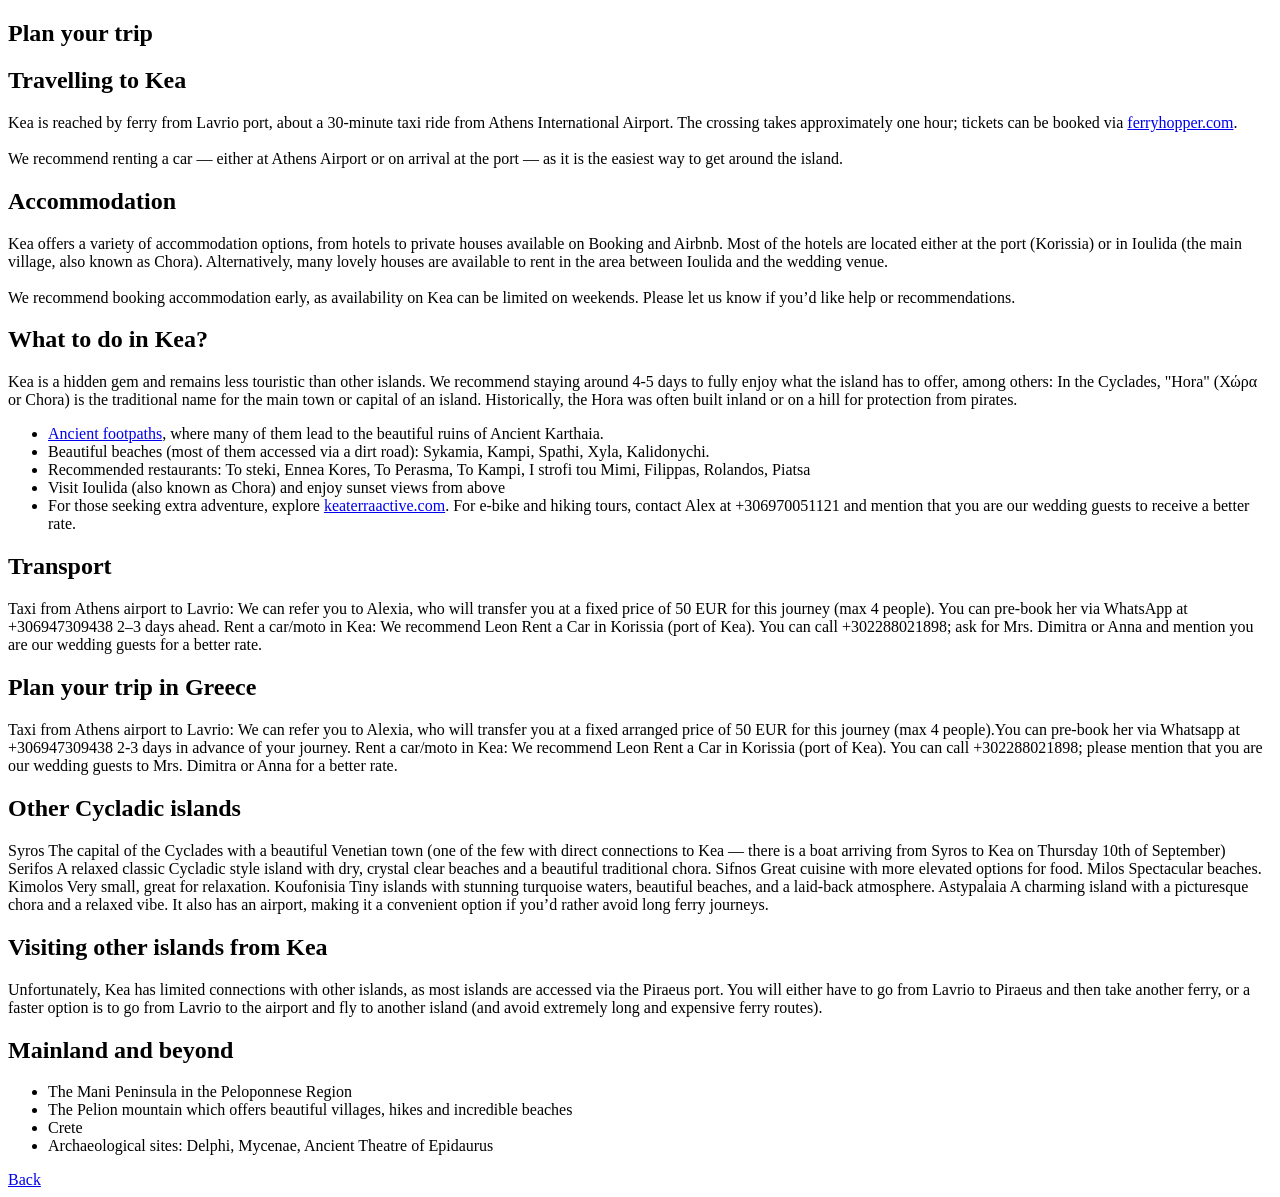
==== practical.html @ 4c0ff660 "add practical" ====
<!DOCTYPE html>
<html lang="en">
<head>
    <meta charset="UTF-8">
    <meta name="viewport" content="width=device-width, initial-scale=1.0">
    <title>Help to plan your trip</title>

    <link rel="stylesheet" href="styles/style.css">
</head>
<body>

    <main class="container">
        <section class="hero">

            <h1>Plan your trip</h1>

            <div class="info-section">
                <h2>Travelling to Kea</h2>
                <p>
                    Kea is reached by ferry from Lavrio port, about a 30-minute taxi ride from Athens International Airport. The crossing takes approximately one hour; tickets can be booked via <a href="https://www.ferryhopper.com/">ferryhopper.com</a>.
                    <br>
                    <br>
                    We recommend renting a car — either at Athens Airport or on arrival at the port — as it is the easiest way to get around the island.
                </p>
            </div>

            <div class="info-section">
                <h2>Accommodation</h2>
                <p>
                    Kea offers a variety of accommodation options, from hotels to private houses available on Booking and Airbnb. Most of the hotels are located either at the port (Korissia) or in Ioulida (the main village, also known as Chora). Alternatively, many lovely houses are available to rent in the area between Ioulida and the wedding venue.
                    <br>
                    <br>
                    We recommend booking accommodation early, as availability on Kea can be limited on weekends. Please let us know if you’d like help or recommendations.
                </p>
            </div>

            <div class="info-section">
                <h2>What to do in Kea?</h2>
                <p>
                    Kea is a hidden gem and remains less touristic than other islands. We recommend staying around 4-5 days to fully enjoy what the island has to offer, among others: 

                    In the Cyclades, "Hora" (Χώρα or Chora) is the traditional name for the main town or capital of an island. Historically, the Hora was often built inland or on a hill for protection from pirates.
                    
                </p>
                <ul>
                        <li><a href="https://destinationkea.com/en/adventure-tourism/pathways/">Ancient footpaths</a>, where many of them lead to the beautiful ruins of Ancient Karthaia.</li>
                        <li>Beautiful beaches (most of them accessed via a dirt road): Sykamia, Kampi, Spathi, Xyla, Kalidonychi.</li>
                        <li>Recommended restaurants: To steki, Ennea Kores, To Perasma, To Kampi, I strofi tou Mimi, Filippas, Rolandos, Piatsa</li>
                        <li>Visit Ioulida (also known as Chora) and enjoy sunset views from above</li>
                        <li>For those seeking extra adventure, explore <a href="https://keaterraactive.com/">keaterraactive.com</a>. For e-bike and hiking tours, contact Alex at +306970051121 and mention that you are our wedding guests to receive a better rate.</li>
                    </ul>
            </div>

            <div class="info-section">
                <h2>Transport</h2>
                <p>
                    Taxi from Athens airport to Lavrio: We can refer you to Alexia, who will transfer you at a fixed price of 50 EUR for this journey (max 4 people). You can pre-book her via WhatsApp at +306947309438 2–3 days ahead. Rent a car/moto in Kea: We recommend Leon Rent a Car in Korissia (port of Kea). You can call +302288021898; ask for Mrs. Dimitra or Anna and mention you are our wedding guests for a better rate.
                </p>
            </div>


            <div class="info-section">
                <h2>Plan your trip in Greece</h2>
                <p>
                    Taxi from Athens airport to Lavrio: We can refer you to Alexia, who will transfer you at a fixed arranged price of 50 EUR for this journey (max 4 people).You can pre-book her via Whatsapp at +306947309438 2-3 days in advance of your journey. Rent a car/moto in Kea: We recommend Leon Rent a Car in Korissia (port of Kea). You can call +302288021898; please mention that you are our wedding guests to Mrs. Dimitra or Anna for a better rate.
                </p>
            </div>

            <div class="info-section">
                <h2>Other Cycladic islands</h2>
                <div class="island-grid">
                    <span class="island-name">Syros</span>
                    <span>The capital of the Cyclades with a beautiful Venetian town (one of the few with direct connections to Kea — there is a boat arriving from Syros to Kea on Thursday 10th of September)</span>
                    <span class="island-name">Serifos</span>
                    <span>A relaxed classic Cycladic style island with dry, crystal clear beaches and a beautiful traditional chora.</span>
                    <span class="island-name">Sifnos</span>
                    <span>Great cuisine with more elevated options for food.</span>
                    <span class="island-name">Milos</span>
                    <span>Spectacular beaches.</span>
                    <span class="island-name">Kimolos</span>
                    <span>Very small, great for relaxation.</span>
                    <span class="island-name">Koufonisia</span>
                    <span>Tiny islands with stunning turquoise waters, beautiful beaches, and a laid-back atmosphere.</span>
                    <span class="island-name">Astypalaia</span>
                    <span>A charming island with a picturesque chora and a relaxed vibe. It also has an airport, making it a convenient option if you’d rather avoid long ferry journeys.</span>
                </div>
            </div>

            <div class="info-section">
                <h2>Visiting other islands from Kea</h2>
                <p>
                    Unfortunately, Kea has limited connections with other islands, as most islands are accessed via the Piraeus port. You will either have to go from Lavrio to Piraeus and then take another ferry, or a faster option is to go from Lavrio to the airport and fly to another island (and avoid extremely long and expensive ferry routes).
                </p>
            </div>

            <div class="info-section">
                <h2>Mainland and beyond</h2>
                <ul>
                        <li>The Mani Peninsula in the Peloponnese Region</li>
                        <li>The Pelion mountain which offers beautiful villages, hikes and incredible beaches</li>
                        <li>Crete</li>
                        <li>Archaeological sites: Delphi, Mycenae, Ancient Theatre of Epidaurus</li>
                    </ul>
            </div>

            <div class="button-container">
              <a href="index.html" class="button">
                    Back
                </a>
            </div>

        </section>

    </main>
    <div class="page-overlay"></div>
</body>
</html>
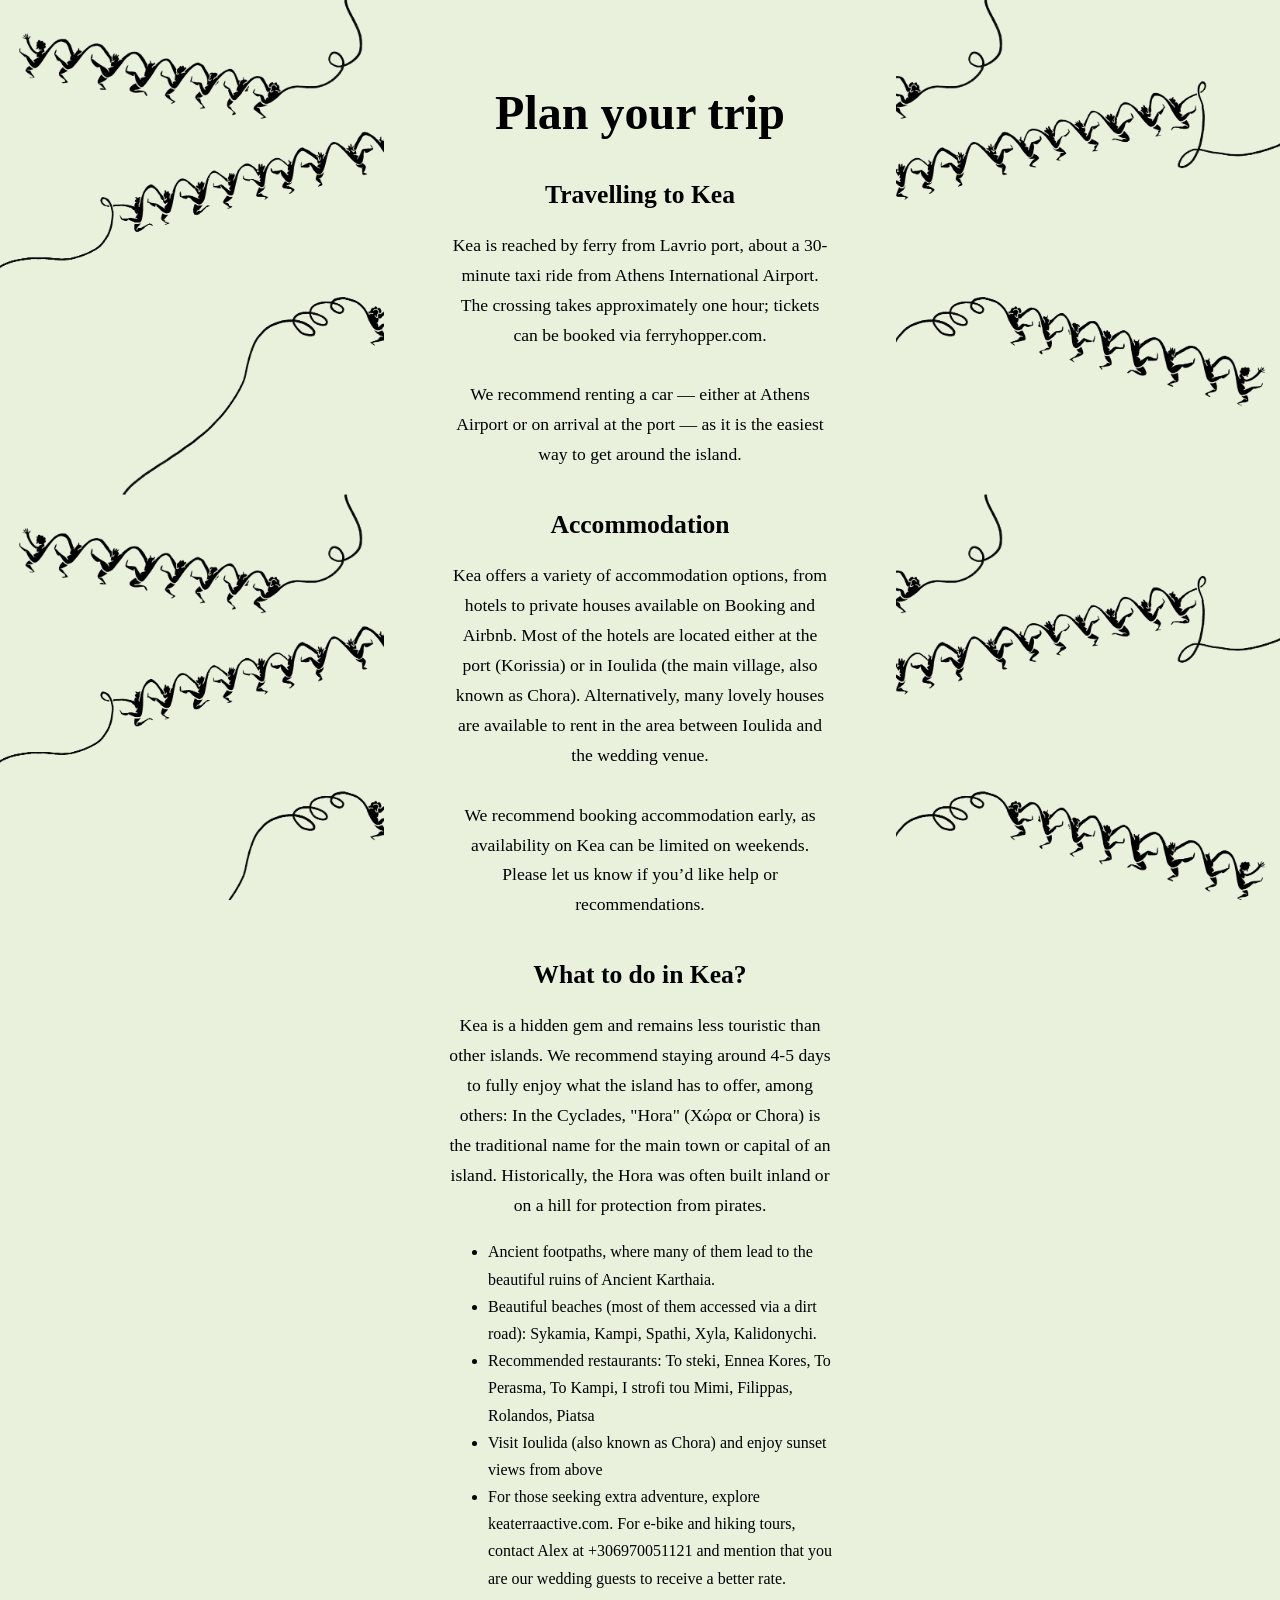
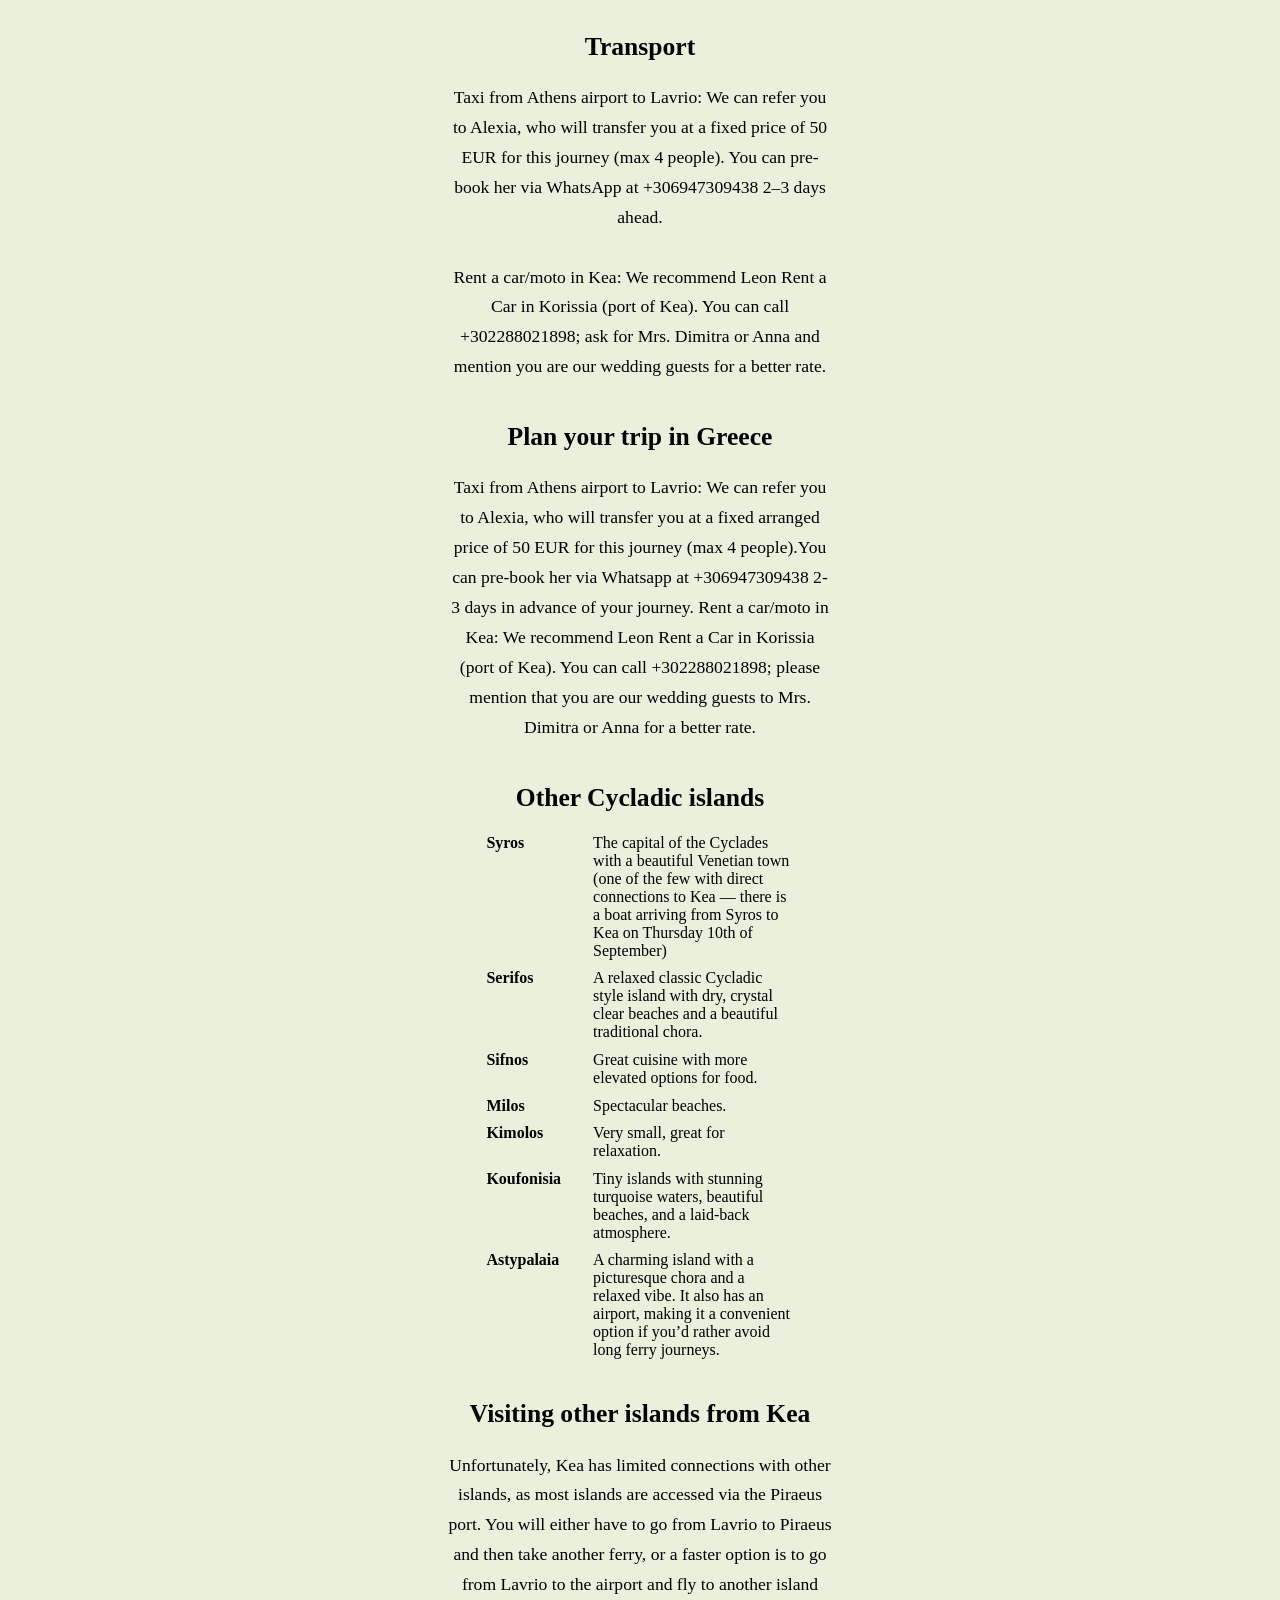
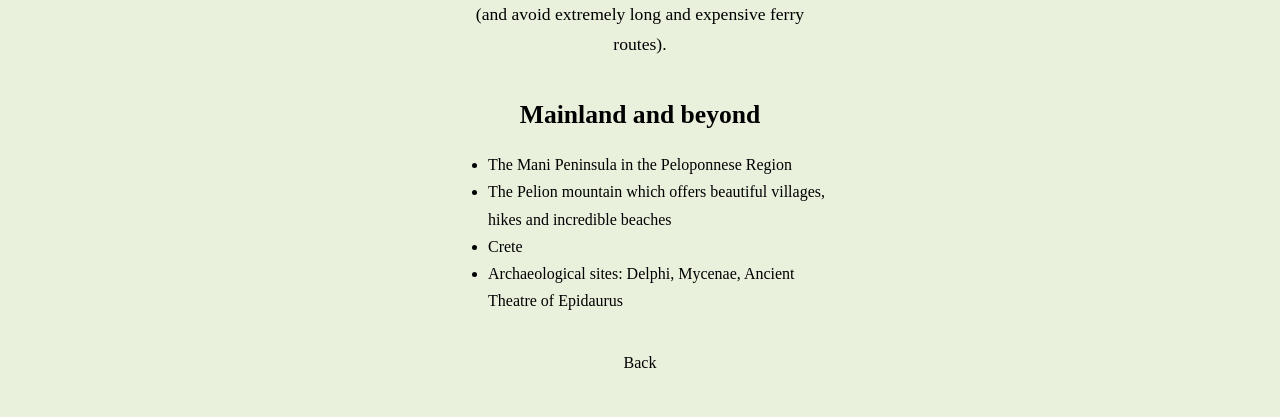
==== commit 3dfcd0d8: "commit two spaces for tutorial." ====
--- a/practical.html
+++ b/practical.html
@@ -54,7 +54,9 @@
             <div class="info-section">
                 <h2>Transport</h2>
                 <p>
-                    Taxi from Athens airport to Lavrio: We can refer you to Alexia, who will transfer you at a fixed price of 50 EUR for this journey (max 4 people). You can pre-book her via WhatsApp at +306947309438 2–3 days ahead. Rent a car/moto in Kea: We recommend Leon Rent a Car in Korissia (port of Kea). You can call +302288021898; ask for Mrs. Dimitra or Anna and mention you are our wedding guests for a better rate.
+                    Taxi from Athens airport to Lavrio: We can refer you to Alexia, who will transfer you at a fixed price of 50 EUR for this journey (max 4 people). You can pre-book her via WhatsApp at +306947309438 2–3 days ahead.
+                    <br><br> 
+                    Rent a car/moto in Kea: We recommend Leon Rent a Car in Korissia (port of Kea). You can call +302288021898; ask for Mrs. Dimitra or Anna and mention you are our wedding guests for a better rate.
                 </p>
             </div>
 
@@ -114,4 +116,4 @@
     </main>
     <div class="page-overlay"></div>
 </body>
-</html>+</html>
--- a/styles/style.css
+++ b/styles/style.css
@@ -0,0 +1,218 @@
+:root {
+    --main-color:#06c;
+    --background-color:rgb(233, 241, 221);
+}
+
+body {
+    background: var(--background-color);
+    font-family: "Georgia", "Times New Roman", Times, serif;
+    margin: 0;
+}
+
+a {
+    color: black;
+    text-decoration: none;
+}
+
+a:hover {
+    text-decoration: underline;
+    text-decoration-style: wavy;
+}
+
+
+.container {
+    display: grid;
+    grid-template-columns: 30% 40% 30%;
+    min-height: 100vh;
+    width: 100%;
+    text-align: center;
+}
+
+.mobile-header {
+    display: none;
+}
+
+.header-image {
+    width: 70%;
+    height: auto;
+    display: block;
+    margin: 0 auto 2rem auto;
+}
+
+.footer-image {
+    width: 30%;
+    height: auto;
+    display: block;
+    margin: 0 auto 2rem auto;
+}
+
+.hero {
+    grid-column: 2;
+    background-color: var(--background-color);
+    padding: 5vh 5vw;
+}
+
+.hero h1 {
+    font-size: 3rem;
+}
+
+p {
+  font-size: 1.1rem;
+}
+
+.hero p,
+.info-section p {
+    text-align: center;
+    line-height: 1.7;
+}
+
+.info-section {
+    margin-bottom: 2.5rem;
+}
+
+.info-section ul {
+    display: inline-block;
+    text-align: left;
+    line-height: 1.7;
+    margin: 0 auto;
+}
+
+.island-grid {
+    display: grid;
+    grid-template-columns: auto 1fr;
+    gap: 0.6rem 2rem;
+    text-align: left;
+    width: 80%;
+    margin: 0 auto;
+}
+
+.island-name {
+    font-weight: bold;
+    white-space: nowrap;
+}
+
+
+.popup-button {
+    position: fixed;
+    bottom: 30px;
+    left: 50%;
+    transform: translateX(-50%) scale(0.8);
+    opacity: 0;
+    pointer-events: none;
+
+    transition: 0.3s ease;
+
+    display: inline-block;
+    padding: 14px 32px;
+    border-radius: 0; /* keeps it sharp */
+
+    border: 2px solid;
+    background: transparent;
+    text-decoration: none;
+    letter-spacing: 0.1em;
+    text-transform: uppercase;
+
+}
+
+/* when visible */
+.popup-button.show {
+    opacity: 1;
+    transform: translateX(-50%) scale(1);
+    pointer-events: auto;
+}
+
+.title-row {
+    display: block;
+    gap: 1rem;
+    width: 100%;
+    margin-top: 3rem;
+    margin-bottom: 1rem;
+}
+
+.hero h2 {
+    font-size: 1.6rem;
+}
+
+.hero h3 {
+    font-size: 1.5rem;
+    margin-top: 2rem;
+}
+
+.title {
+    flex: 1;
+    margin: 0;
+}
+
+.date {
+    flex-shrink: 0;
+    margin-top: 0;
+    white-space: nowrap;
+    padding-top: 0;
+    font-size: 1.2rem;
+    
+}
+
+.wdding-gift {
+    display: block;
+    gap: 1rem;
+    width: 100%;
+    margin-bottom: 1rem;
+}
+
+.page-overlay {
+    position: fixed;
+    inset: 0;
+
+    background-color:  var(--background-color);
+    background-image: url("../assets/senyors.png");
+    background-size: 50%;   /* smaller image */
+    opacity: 1;
+
+    pointer-events: none;
+    z-index: -1;
+}
+
+.rsvp-button {
+    display: inline-block;
+    padding: 12px 36px;
+    border: 2px solid;
+    background: transparent;
+    text-decoration: none;
+    letter-spacing: 0.1em;
+    text-transform: uppercase;
+    transition: all 0.3s ease;
+}
+
+
+
+@media (orientation: portrait) {
+
+    .mobile-header {
+        background-color: var(--background-color);
+        display: block;
+        height: 8vh;
+        text-align: center;
+    }
+
+    .mobile-header img {
+        width: 100%;
+        height: auto;
+        display: block;
+    }
+    .container {
+        grid-template-columns: 1fr;
+    }
+    .hero {
+       grid-column: 1;
+       padding: 3vh 5vw;
+
+    }
+
+    .header-image {
+        width: 70%;
+    }
+
+    .footer-image {
+        width: 60%;
+    }
+}
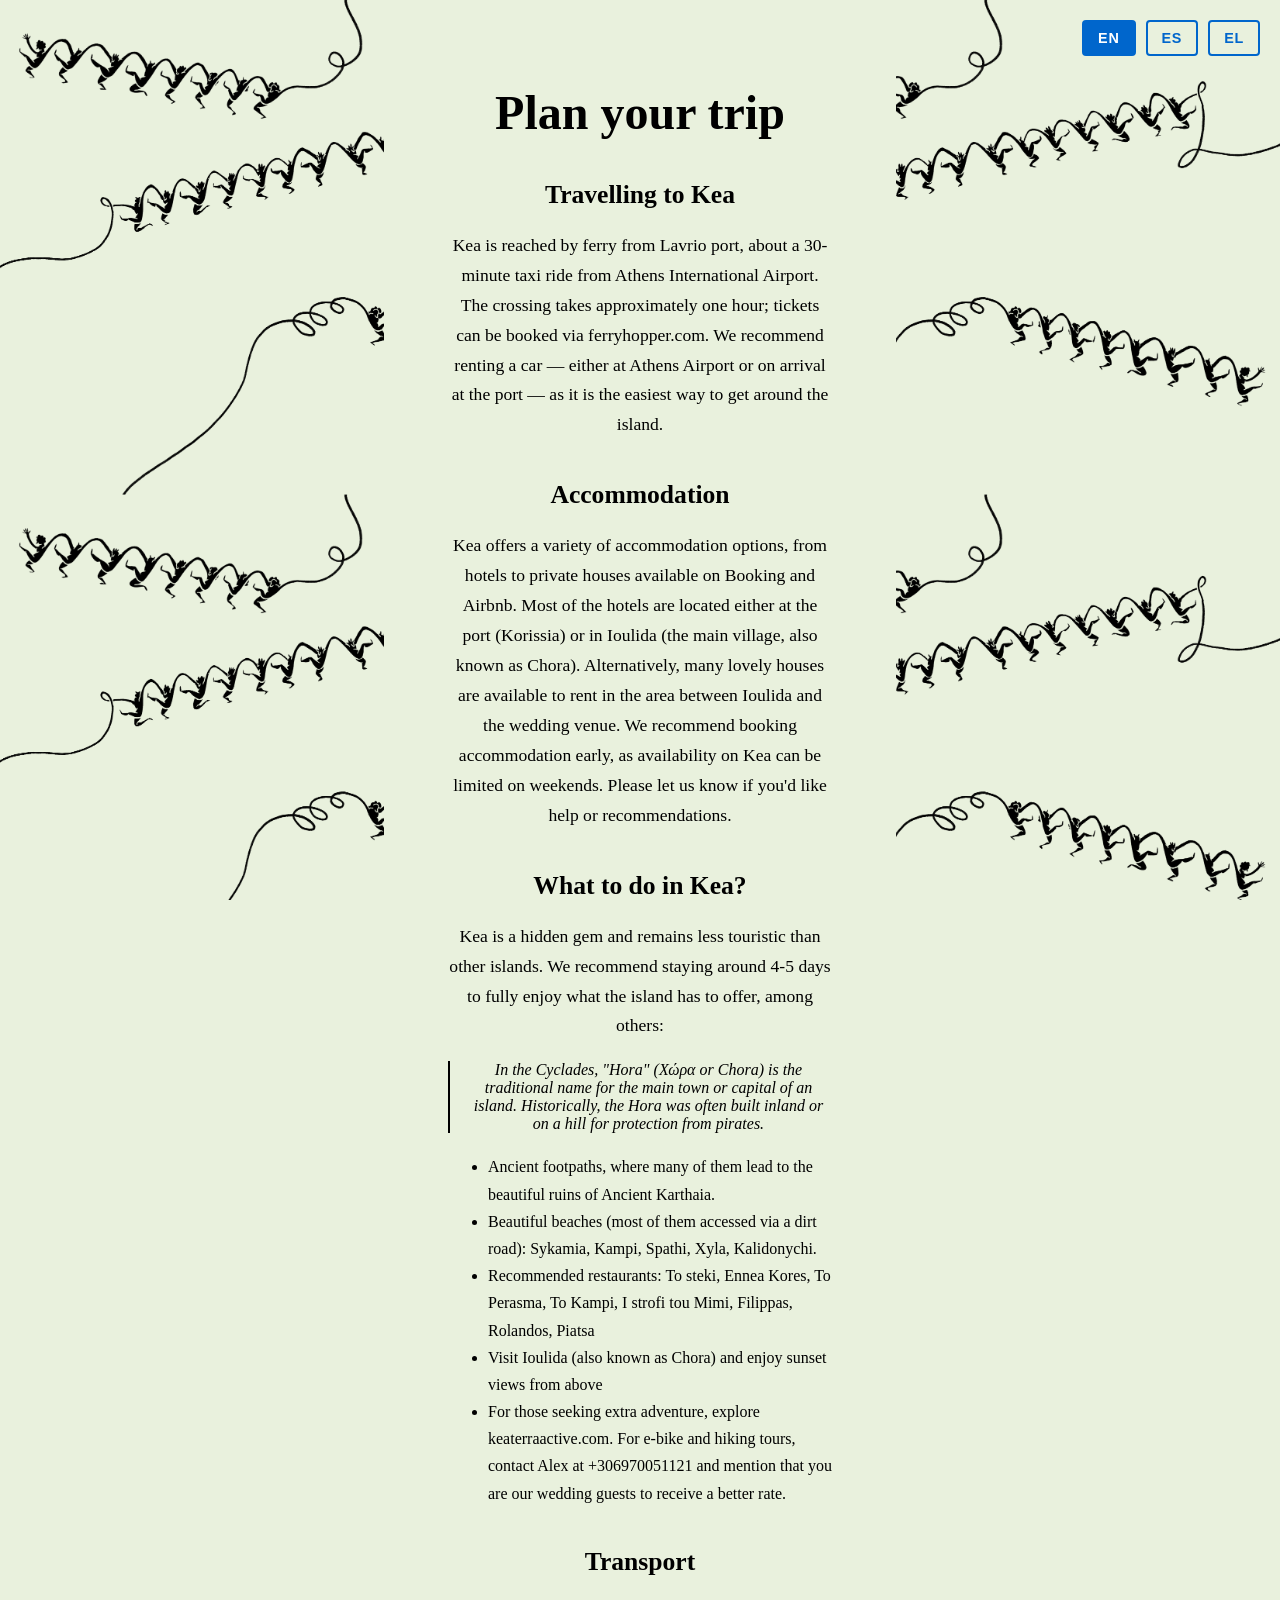
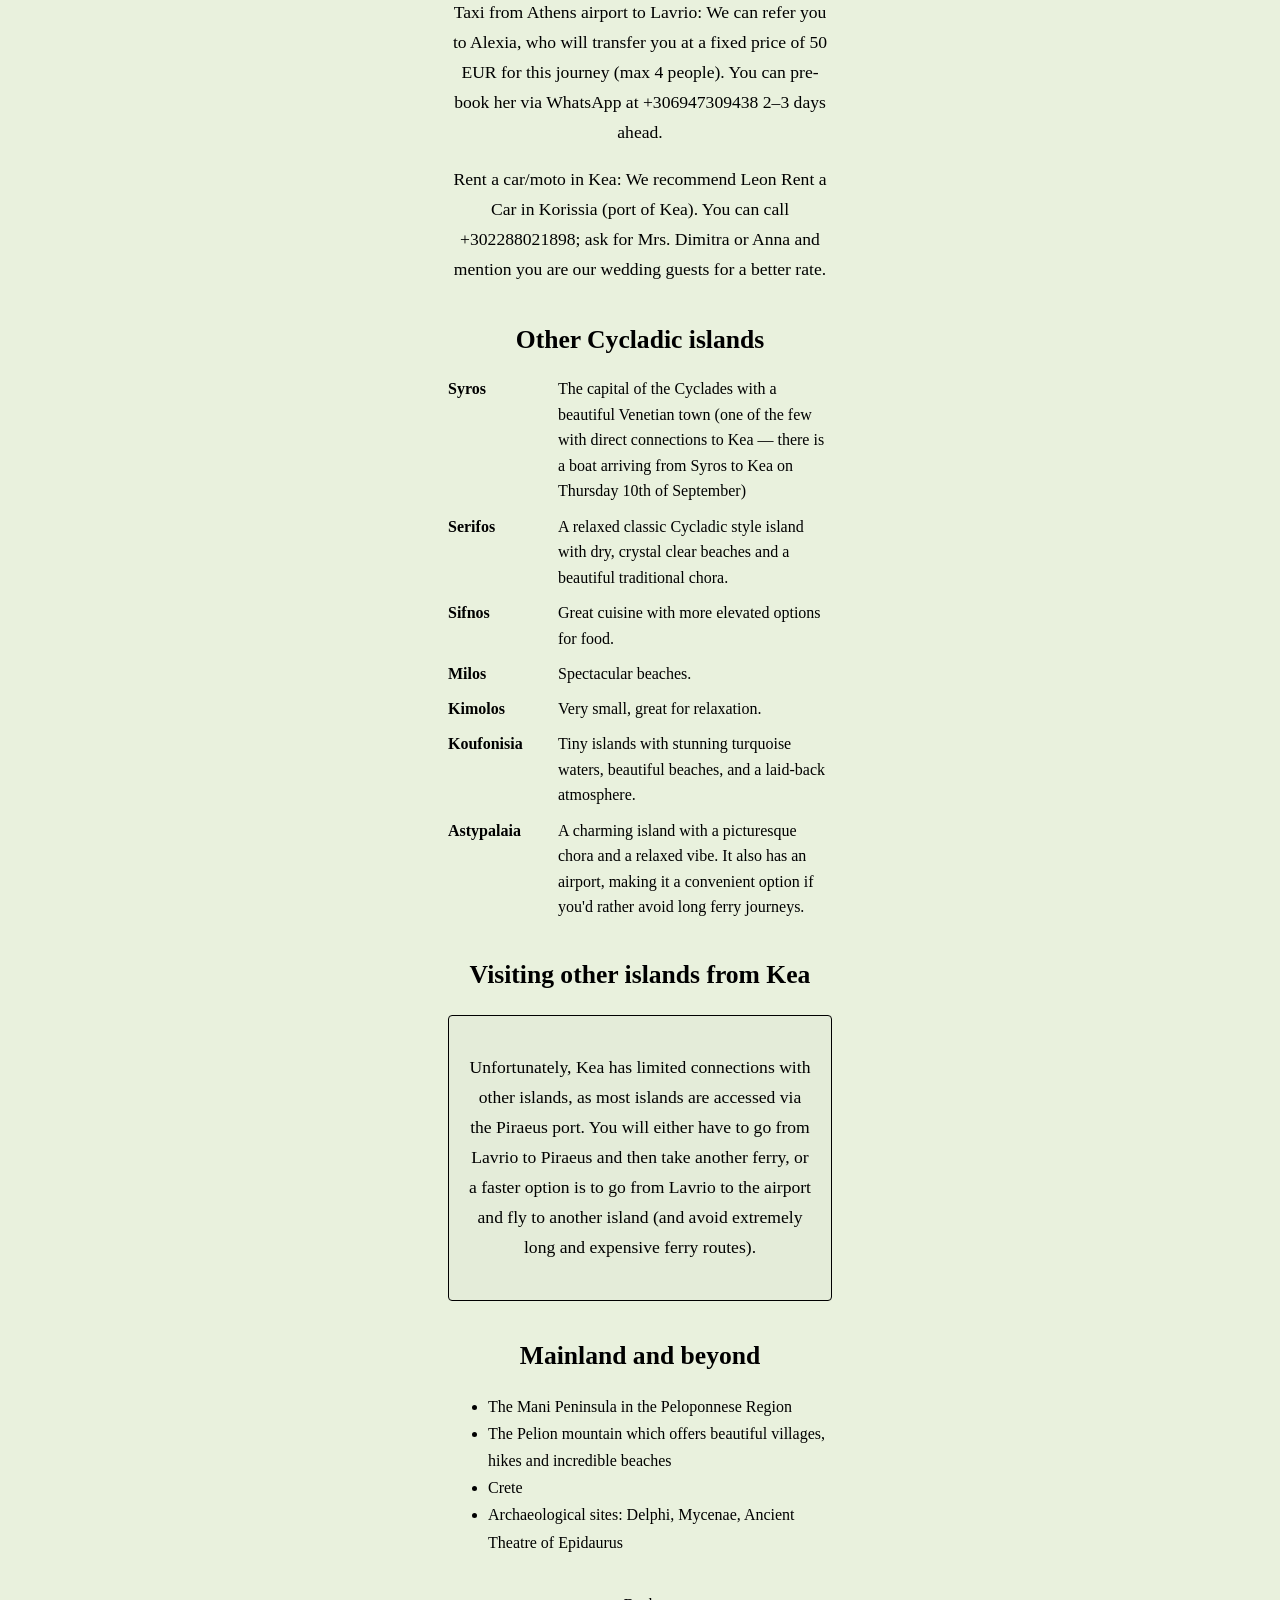
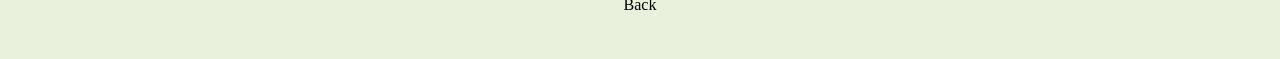
==== commit 282b165d: "Actualizacion formato" ====
--- a/practical.html
+++ b/practical.html
@@ -6,109 +6,102 @@
     <title>Help to plan your trip</title>
 
     <link rel="stylesheet" href="styles/style.css">
+    <script src="js/translations.js"></script>
 </head>
 <body>
+    <div class="lang-switcher">
+        <button class="lang-btn active" data-lang="en" onclick="setLanguage('en')">EN</button>
+        <button class="lang-btn" data-lang="es" onclick="setLanguage('es')">ES</button>
+        <button class="lang-btn" data-lang="el" onclick="setLanguage('el')">EL</button>
+    </div>
 
     <main class="container">
         <section class="hero">
 
-            <h1>Plan your trip</h1>
+            <h1 data-i18n="planYourTripTitle">Plan your trip</h1>
 
             <div class="info-section">
-                <h2>Travelling to Kea</h2>
-                <p>
-                    Kea is reached by ferry from Lavrio port, about a 30-minute taxi ride from Athens International Airport. The crossing takes approximately one hour; tickets can be booked via <a href="https://www.ferryhopper.com/">ferryhopper.com</a>.
-                    <br>
-                    <br>
-                    We recommend renting a car — either at Athens Airport or on arrival at the port — as it is the easiest way to get around the island.
+                <h2 data-i18n="travellingToKea">Travelling to Kea</h2>
+                <p data-i18n="travellingDesc">
+                    Kea is reached by ferry from Lavrio port, about a 30-minute taxi ride from Athens International Airport. The crossing takes approximately one hour; tickets can be booked via ferryhopper.com. We recommend renting a car — either at Athens Airport or on arrival at the port — as it is the easiest way to get around the island.
                 </p>
             </div>
 
             <div class="info-section">
-                <h2>Accommodation</h2>
-                <p>
-                    Kea offers a variety of accommodation options, from hotels to private houses available on Booking and Airbnb. Most of the hotels are located either at the port (Korissia) or in Ioulida (the main village, also known as Chora). Alternatively, many lovely houses are available to rent in the area between Ioulida and the wedding venue.
-                    <br>
-                    <br>
-                    We recommend booking accommodation early, as availability on Kea can be limited on weekends. Please let us know if you’d like help or recommendations.
+                <h2 data-i18n="accommodation">Accommodation</h2>
+                <p data-i18n="accommodationDesc">
+                    Kea offers a variety of accommodation options, from hotels to private houses available on Booking and Airbnb. Most of the hotels are located either at the port (Korissia) or in Ioulida (the main village, also known as Chora). Alternatively, many lovely houses are available to rent in the area between Ioulida and the wedding venue. We recommend booking accommodation early, as availability on Kea can be limited on weekends. Please let us know if you'd like help or recommendations.
                 </p>
             </div>
 
             <div class="info-section">
-                <h2>What to do in Kea?</h2>
-                <p>
-                    Kea is a hidden gem and remains less touristic than other islands. We recommend staying around 4-5 days to fully enjoy what the island has to offer, among others: 
-
+                <h2 data-i18n="whatToDoInKea">What to do in Kea?</h2>
+                <p data-i18n="whatToDoDesc">
+                    Kea is a hidden gem and remains less touristic than other islands. We recommend staying around 4-5 days to fully enjoy what the island has to offer, among others:
+                </p>
+                <div class="remark-left-border" data-i18n="horaExplanation">
                     In the Cyclades, "Hora" (Χώρα or Chora) is the traditional name for the main town or capital of an island. Historically, the Hora was often built inland or on a hill for protection from pirates.
-                    
-                </p>
+                </div>
                 <ul>
-                        <li><a href="https://destinationkea.com/en/adventure-tourism/pathways/">Ancient footpaths</a>, where many of them lead to the beautiful ruins of Ancient Karthaia.</li>
-                        <li>Beautiful beaches (most of them accessed via a dirt road): Sykamia, Kampi, Spathi, Xyla, Kalidonychi.</li>
-                        <li>Recommended restaurants: To steki, Ennea Kores, To Perasma, To Kampi, I strofi tou Mimi, Filippas, Rolandos, Piatsa</li>
-                        <li>Visit Ioulida (also known as Chora) and enjoy sunset views from above</li>
-                        <li>For those seeking extra adventure, explore <a href="https://keaterraactive.com/">keaterraactive.com</a>. For e-bike and hiking tours, contact Alex at +306970051121 and mention that you are our wedding guests to receive a better rate.</li>
-                    </ul>
+                    <li data-i18n="ancientFootpaths">Ancient footpaths, where many of them lead to the beautiful ruins of Ancient Karthaia.</li>
+                    <li data-i18n="beaches">Beautiful beaches (most of them accessed via a dirt road): Sykamia, Kampi, Spathi, Xyla, Kalidonychi.</li>
+                    <li data-i18n="restaurants">Recommended restaurants: To steki, Ennea Kores, To Perasma, To Kampi, I strofi tou Mimi, Filippas, Rolandos, Piatsa</li>
+                    <li data-i18n="ioulida">Visit Ioulida (also known as Chora) and enjoy sunset views from above</li>
+                    <li data-i18n="adventure">For those seeking extra adventure, explore keaterraactive.com. For e-bike and hiking tours, contact Alex at +306970051121 and mention that you are our wedding guests to receive a better rate.</li>
+                </ul>
             </div>
 
             <div class="info-section">
-                <h2>Transport</h2>
-                <p>
+                <h2 data-i18n="transport">Transport</h2>
+                <p data-i18n="taxiAthens">
                     Taxi from Athens airport to Lavrio: We can refer you to Alexia, who will transfer you at a fixed price of 50 EUR for this journey (max 4 people). You can pre-book her via WhatsApp at +306947309438 2–3 days ahead.
-                    <br><br> 
+                </p>
+                <p data-i18n="rentCar">
                     Rent a car/moto in Kea: We recommend Leon Rent a Car in Korissia (port of Kea). You can call +302288021898; ask for Mrs. Dimitra or Anna and mention you are our wedding guests for a better rate.
                 </p>
             </div>
 
-
             <div class="info-section">
-                <h2>Plan your trip in Greece</h2>
-                <p>
-                    Taxi from Athens airport to Lavrio: We can refer you to Alexia, who will transfer you at a fixed arranged price of 50 EUR for this journey (max 4 people).You can pre-book her via Whatsapp at +306947309438 2-3 days in advance of your journey. Rent a car/moto in Kea: We recommend Leon Rent a Car in Korissia (port of Kea). You can call +302288021898; please mention that you are our wedding guests to Mrs. Dimitra or Anna for a better rate.
-                </p>
-            </div>
-
-            <div class="info-section">
-                <h2>Other Cycladic islands</h2>
+                <h2 data-i18n="otherCycladic">Other Cycladic islands</h2>
                 <div class="island-grid">
                     <span class="island-name">Syros</span>
-                    <span>The capital of the Cyclades with a beautiful Venetian town (one of the few with direct connections to Kea — there is a boat arriving from Syros to Kea on Thursday 10th of September)</span>
+                    <span data-i18n="syros">The capital of the Cyclades with a beautiful Venetian town (one of the few with direct connections to Kea — there is a boat arriving from Syros to Kea on Thursday 10th of September)</span>
                     <span class="island-name">Serifos</span>
-                    <span>A relaxed classic Cycladic style island with dry, crystal clear beaches and a beautiful traditional chora.</span>
+                    <span data-i18n="serifos">A relaxed classic Cycladic style island with dry, crystal clear beaches and a beautiful traditional chora.</span>
                     <span class="island-name">Sifnos</span>
-                    <span>Great cuisine with more elevated options for food.</span>
+                    <span data-i18n="sifnos">Great cuisine with more elevated options for food.</span>
                     <span class="island-name">Milos</span>
-                    <span>Spectacular beaches.</span>
+                    <span data-i18n="milos">Spectacular beaches.</span>
                     <span class="island-name">Kimolos</span>
-                    <span>Very small, great for relaxation.</span>
+                    <span data-i18n="kimolos">Very small, great for relaxation.</span>
                     <span class="island-name">Koufonisia</span>
-                    <span>Tiny islands with stunning turquoise waters, beautiful beaches, and a laid-back atmosphere.</span>
+                    <span data-i18n="koufonisia">Tiny islands with stunning turquoise waters, beautiful beaches, and a laid-back atmosphere.</span>
                     <span class="island-name">Astypalaia</span>
-                    <span>A charming island with a picturesque chora and a relaxed vibe. It also has an airport, making it a convenient option if you’d rather avoid long ferry journeys.</span>
+                    <span data-i18n="astypalaia">A charming island with a picturesque chora and a relaxed vibe. It also has an airport, making it a convenient option if you'd rather avoid long ferry journeys.</span>
                 </div>
             </div>
 
             <div class="info-section">
-                <h2>Visiting other islands from Kea</h2>
-                <p>
-                    Unfortunately, Kea has limited connections with other islands, as most islands are accessed via the Piraeus port. You will either have to go from Lavrio to Piraeus and then take another ferry, or a faster option is to go from Lavrio to the airport and fly to another island (and avoid extremely long and expensive ferry routes).
-                </p>
+                <h2 data-i18n="visitingOtherIslands">Visiting other islands from Kea</h2>
+                <div class="remark-box">
+                    <p data-i18n="visitingOtherNoteText">
+                        Unfortunately, Kea has limited connections with other islands, as most islands are accessed via the Piraeus port. You will either have to go from Lavrio to Piraeus and then take another ferry, or a faster option is to go from Lavrio to the airport and fly to another island (and avoid extremely long and expensive ferry routes).
+                    </p>
+                </div>
             </div>
 
             <div class="info-section">
-                <h2>Mainland and beyond</h2>
+                <h2 data-i18n="mainlandBeyond">Mainland and beyond</h2>
                 <ul>
-                        <li>The Mani Peninsula in the Peloponnese Region</li>
-                        <li>The Pelion mountain which offers beautiful villages, hikes and incredible beaches</li>
-                        <li>Crete</li>
-                        <li>Archaeological sites: Delphi, Mycenae, Ancient Theatre of Epidaurus</li>
-                    </ul>
+                    <li data-i18n="mani">The Mani Peninsula in the Peloponnese Region</li>
+                    <li data-i18n="pelion">The Pelion mountain which offers beautiful villages, hikes and incredible beaches</li>
+                    <li data-i18n="crete">Crete</li>
+                    <li data-i18n="archaeological">Archaeological sites: Delphi, Mycenae, Ancient Theatre of Epidaurus</li>
+                </ul>
             </div>
 
             <div class="button-container">
-              <a href="index.html" class="button">
-                    Back
-                </a>
+                <a href="index.html" class="button" data-i18n="back">Back</a>
             </div>
 
         </section>
--- a/styles/style.css
+++ b/styles/style.css
@@ -79,16 +79,26 @@
 
 .island-grid {
     display: grid;
-    grid-template-columns: auto 1fr;
-    gap: 0.6rem 2rem;
+    grid-template-columns: minmax(90px, auto) 1fr;
+    gap: 0.6rem 1.25rem;
     text-align: left;
-    width: 80%;
+    width: 100%;
+    max-width: 720px;
     margin: 0 auto;
+    align-items: start;
 }
 
 .island-name {
     font-weight: bold;
     white-space: nowrap;
+    font-size: 1rem;
+    line-height: 1.6;
+}
+
+.island-grid > span:last-child,
+.island-grid > span:nth-child(2n) {
+    font-size: 1rem;
+    line-height: 1.6;
 }
 
 
@@ -152,11 +162,35 @@
     
 }
 
-.wdding-gift {
+.wedding-gift {
     display: block;
     gap: 1rem;
     width: 100%;
     margin-bottom: 1rem;
+}
+
+.remark-left-border {
+    border-left: 2px solid #000000;
+    padding-left: 15px;
+    margin: 20px 0;
+    font-style: italic;
+    color: #000000;
+}
+
+.remark-box {
+    border: 1px solid #000000;
+    padding: 20px;
+    margin: 25px 0;
+    border-radius: 4px;
+    background-color: rgba(0, 0, 0, 0.02);
+}
+
+.remark-box h4 {
+    margin-top: 0;
+    margin-bottom: 10px;
+    font-family: inherit;
+    font-weight: bold;
+    color: #000000;
 }
 
 .page-overlay {
@@ -183,6 +217,39 @@
     transition: all 0.3s ease;
 }
 
+/* Language Switcher */
+.lang-switcher {
+    position: fixed;
+    top: 20px;
+    right: 20px;
+    display: flex;
+    gap: 10px;
+    z-index: 1000;
+}
+
+.lang-btn {
+    padding: 8px 14px;
+    border: 2px solid var(--main-color);
+    background: transparent;
+    color: var(--main-color);
+    cursor: pointer;
+    font-size: 0.9rem;
+    font-weight: bold;
+    letter-spacing: 0.05em;
+    transition: all 0.3s ease;
+    border-radius: 4px;
+}
+
+.lang-btn:hover {
+    background-color: var(--main-color);
+    color: white;
+}
+
+.lang-btn.active {
+    background-color: var(--main-color);
+    color: white;
+}
+
 
 
 @media (orientation: portrait) {
@@ -215,4 +282,15 @@
     .footer-image {
         width: 60%;
     }
-}
+
+    .lang-switcher {
+        top: 10px;
+        right: 10px;
+        gap: 5px;
+    }
+
+    .lang-btn {
+        padding: 6px 10px;
+        font-size: 0.8rem;
+    }
+}
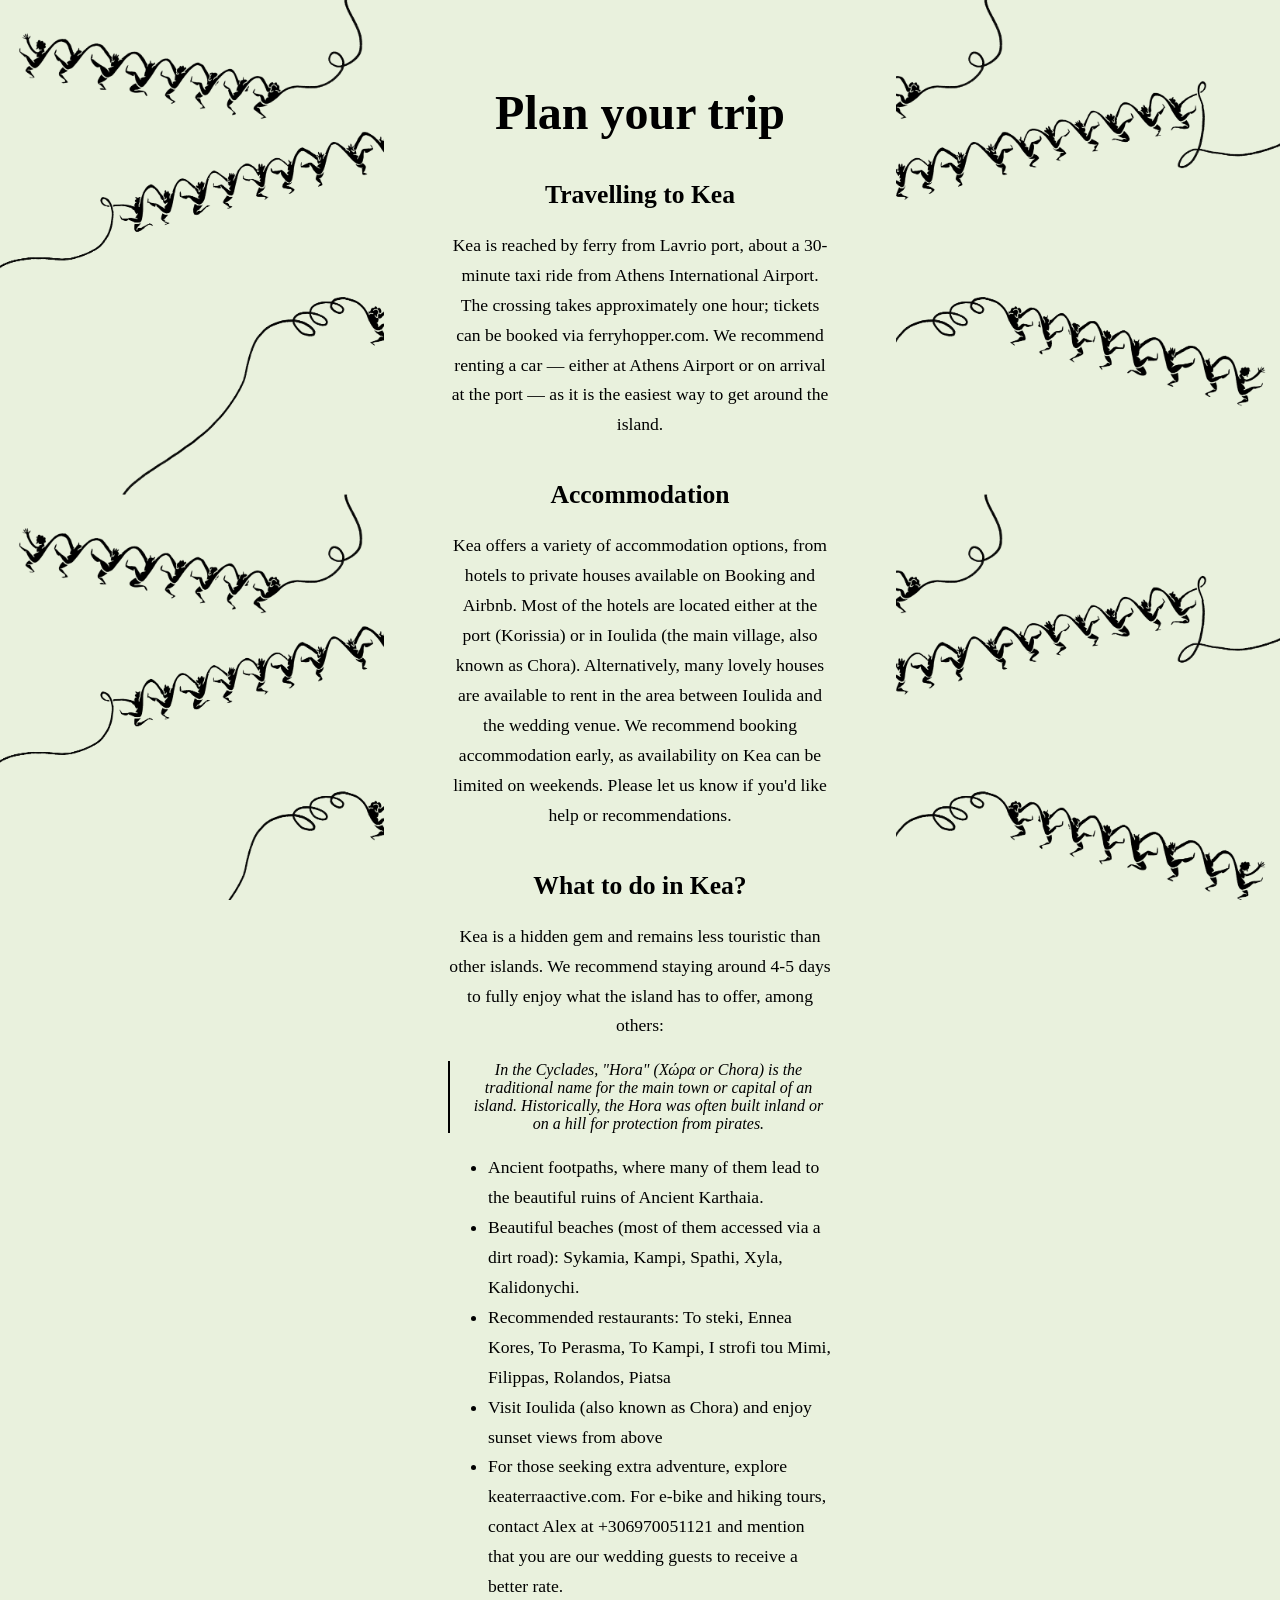
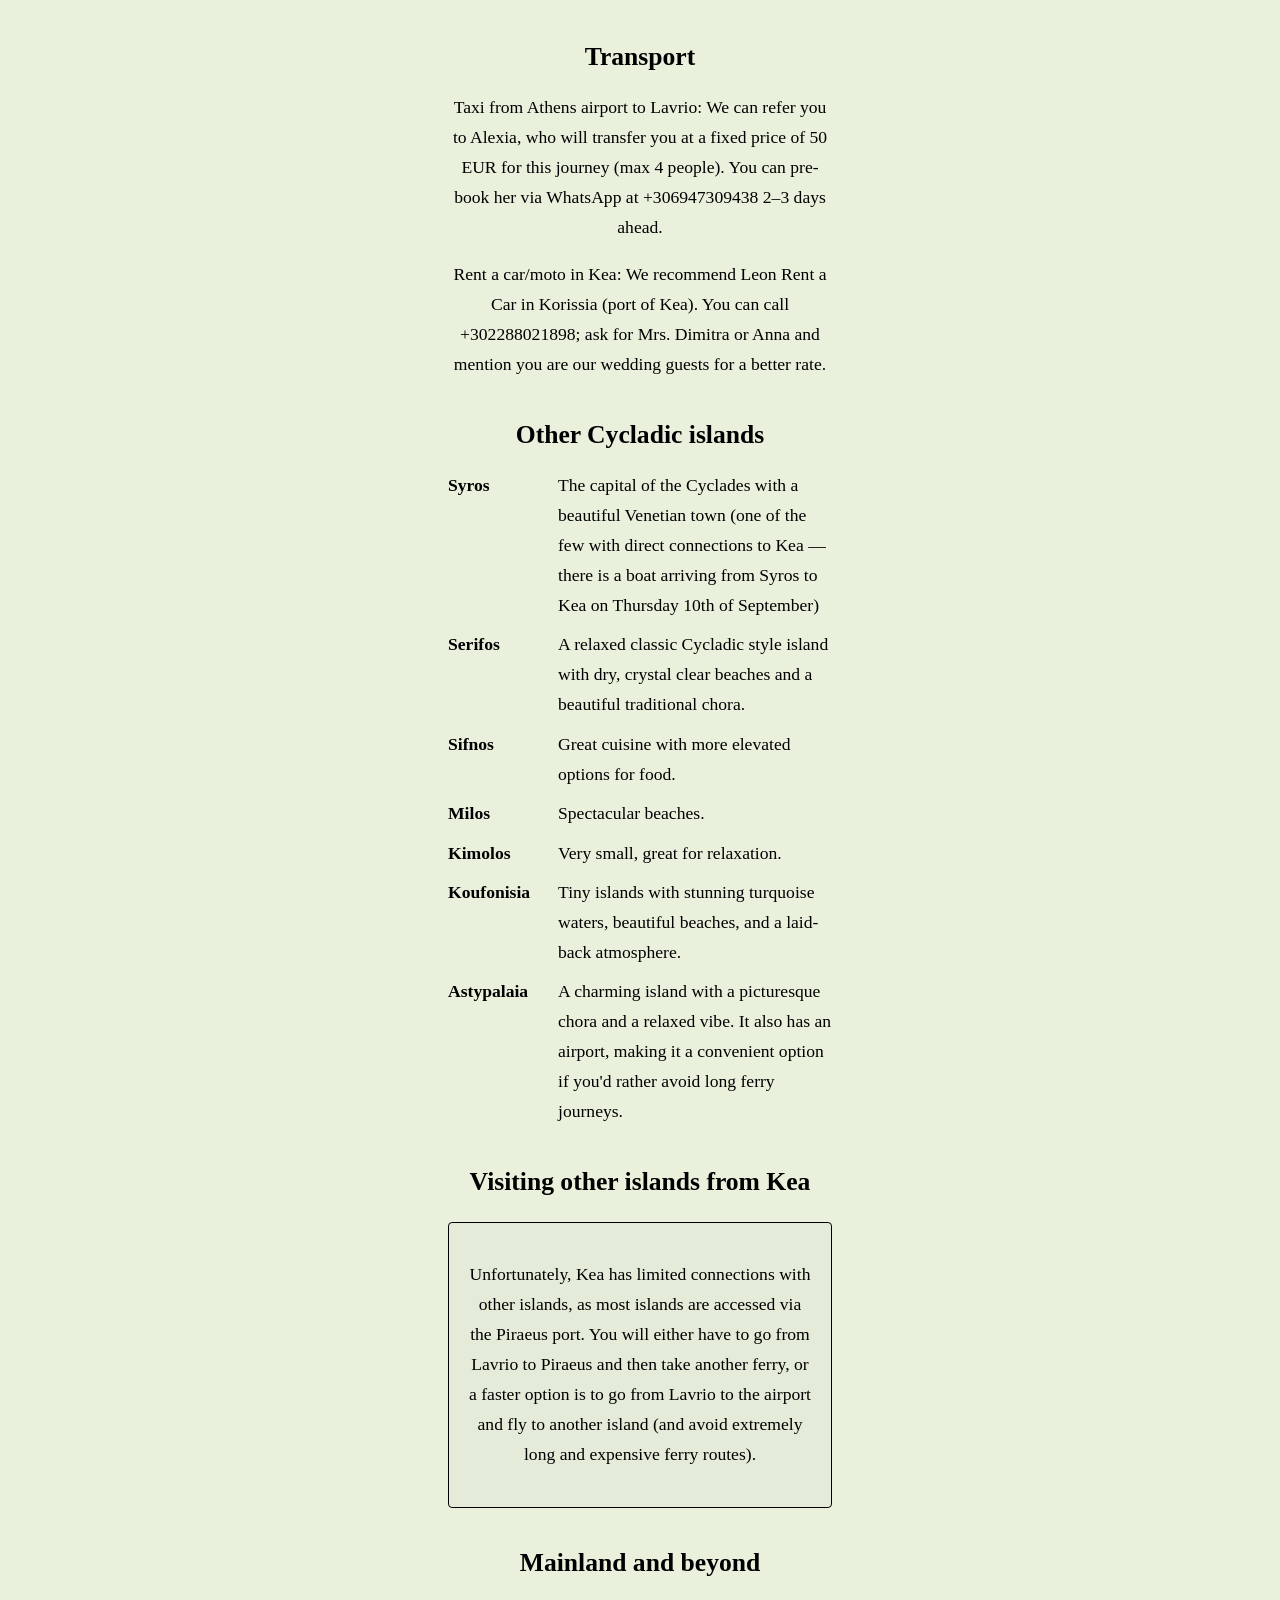
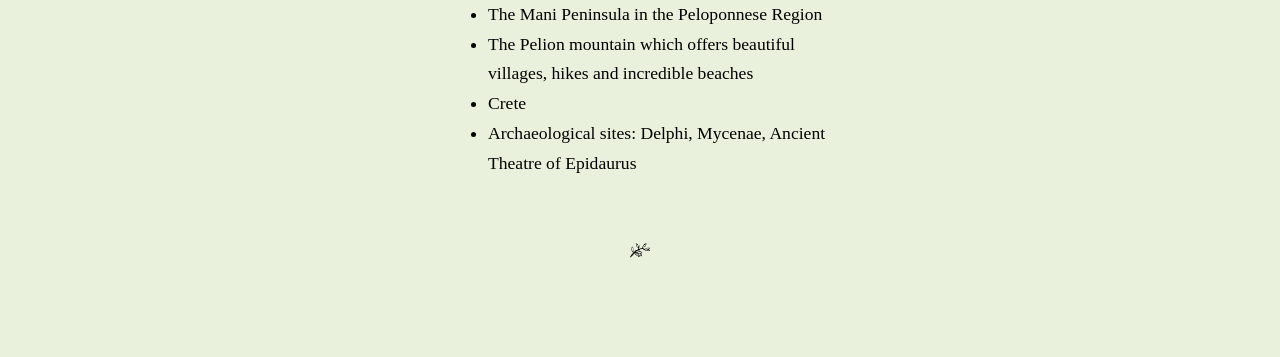
==== commit bce38b97: "Fixed ribbon and button placement on mobile screens. Added "The Event" button to practical.html." ====
--- a/practical.html
+++ b/practical.html
@@ -9,12 +9,6 @@
     <script src="js/translations.js"></script>
 </head>
 <body>
-    <div class="lang-switcher">
-        <button class="lang-btn active" data-lang="en" onclick="setLanguage('en')">EN</button>
-        <button class="lang-btn" data-lang="es" onclick="setLanguage('es')">ES</button>
-        <button class="lang-btn" data-lang="el" onclick="setLanguage('el')">EL</button>
-    </div>
-
     <main class="container">
         <section class="hero">
 
@@ -100,13 +94,29 @@
                 </ul>
             </div>
 
-            <div class="button-container">
-                <a href="index.html" class="button" data-i18n="back">Back</a>
+            <img src="assets/footer.png" alt="Footer Image" class="footer-image">
+            <div class="popup-button">
+                <a href="index.html" data-i18n="theEvent">The Event</a>
             </div>
 
         </section>
 
     </main>
     <div class="page-overlay"></div>
+    <script>
+        window.addEventListener("scroll", function () {
+            const scrollPosition = window.scrollY + window.innerHeight;
+            const pageHeight = document.documentElement.scrollHeight;
+            const button = document.querySelector(".popup-button");
+
+            if (!button) return;
+
+            if (scrollPosition >= pageHeight - 10) {
+                button.classList.add("show");
+            } else {
+                button.classList.remove("show");
+            }
+        });
+    </script>
 </body>
 </html>
--- a/styles/style.css
+++ b/styles/style.css
@@ -75,6 +75,12 @@
     text-align: left;
     line-height: 1.7;
     margin: 0 auto;
+}
+
+.info-section ul li {
+    font-family: inherit;
+    font-size: 1.1rem;
+    line-height: 1.7;
 }
 
 .island-grid {
@@ -89,16 +95,18 @@
 }
 
 .island-name {
-    font-weight: bold;
+    font-family: inherit;
+    font-weight: 700;
     white-space: nowrap;
-    font-size: 1rem;
-    line-height: 1.6;
+    font-size: 1.1rem;
+    line-height: 1.7;
 }
 
 .island-grid > span:last-child,
 .island-grid > span:nth-child(2n) {
-    font-size: 1rem;
-    line-height: 1.6;
+    font-family: inherit;
+    font-size: 1.1rem;
+    line-height: 1.7;
 }
 
 
@@ -164,9 +172,15 @@
 
 .wedding-gift {
     display: block;
-    gap: 1rem;
     width: 100%;
-    margin-bottom: 1rem;
+    margin: 0 0 1rem 0;
+    padding-top: 0.5rem;
+}
+
+.wedding-gift p {
+    margin: 0.3rem 0;
+    font-size: 1.1rem;
+    line-height: 1.7;
 }
 
 .remark-left-border {
@@ -183,6 +197,18 @@
     margin: 25px 0;
     border-radius: 4px;
     background-color: rgba(0, 0, 0, 0.02);
+    text-align: left;
+    font-family: inherit;
+    font-size: 1.15rem;
+    line-height: 1.7;
+}
+
+.remark-box-title {
+    font-style: italic;
+    font-size: 1.15rem;
+    line-height: 1.6;
+    margin-bottom: 0.85rem;
+    color: #000000;
 }
 
 .remark-box h4 {
@@ -218,36 +244,55 @@
 }
 
 /* Language Switcher */
+.hero {
+    position: relative;
+}
+
 .lang-switcher {
-    position: fixed;
+    position: absolute;
     top: 20px;
     right: 20px;
     display: flex;
     gap: 10px;
-    z-index: 1000;
+    z-index: 10;
+    flex-wrap: wrap;
 }
 
 .lang-btn {
     padding: 8px 14px;
-    border: 2px solid var(--main-color);
+    border: 1px solid #111111;
     background: transparent;
-    color: var(--main-color);
+    color: #111111;
     cursor: pointer;
-    font-size: 0.9rem;
-    font-weight: bold;
-    letter-spacing: 0.05em;
-    transition: all 0.3s ease;
-    border-radius: 4px;
-}
-
-.lang-btn:hover {
-    background-color: var(--main-color);
+    font-size: 0.95rem;
+    font-weight: 600;
+    letter-spacing: 0.03em;
+    transition: all 0.25s ease;
+    border-radius: 6px;
+    min-width: 46px;
+    box-shadow: 0 2px 8px rgba(0, 0, 0, 0.06);
+}
+
+.lang-btn:hover,
+.lang-btn.active {
+    background-color: #111111;
     color: white;
-}
-
-.lang-btn.active {
-    background-color: var(--main-color);
-    color: white;
+    border-color: #111111;
+}
+
+@media (max-width: 720px) {
+    .lang-switcher {
+        position: static;
+        width: 100%;
+        justify-content: center;
+        margin: 0 0 1rem;
+        padding: 0 0 10px;
+    }
+
+    .lang-btn {
+        flex: 1 1 30%;
+        max-width: 90px;
+    }
 }
 
 
@@ -294,3 +339,46 @@
         font-size: 0.8rem;
     }
 }
+
+@media (max-width: 768px) {
+    /* 1. Force the main container to take up the full phone width */
+    main, .container {
+        width: 90% !important;
+        padding: 10px;
+        margin: 0 auto;
+    }
+
+    /* Hide side decoration overlays / repeating frames on mobile */
+    .page-overlay {
+        display: none !important;
+    }
+
+    /* 2. Stack any multi-column layouts into a clean vertical list */
+    .row, .flex-container {
+        flex-direction: column;
+    }
+
+    /* 3. Scale down overly large headings so they don't wrap awkwardly */
+    h1 {
+        font-size: 2rem !important;
+    }
+    h2 {
+        font-size: 1.6rem !important;
+    }
+
+    /* 4. Ensure images don't spill off the edge of the glass */
+    img {
+        max-width: 100%;
+        height: auto;
+    }
+
+    /* Pushes the button box down cleanly only on mobile screens */
+    .footer-image {
+        margin-bottom: 50px !important;
+    }
+    
+    .popup-button {
+        margin-top: 40px !important;
+    }
+}
+
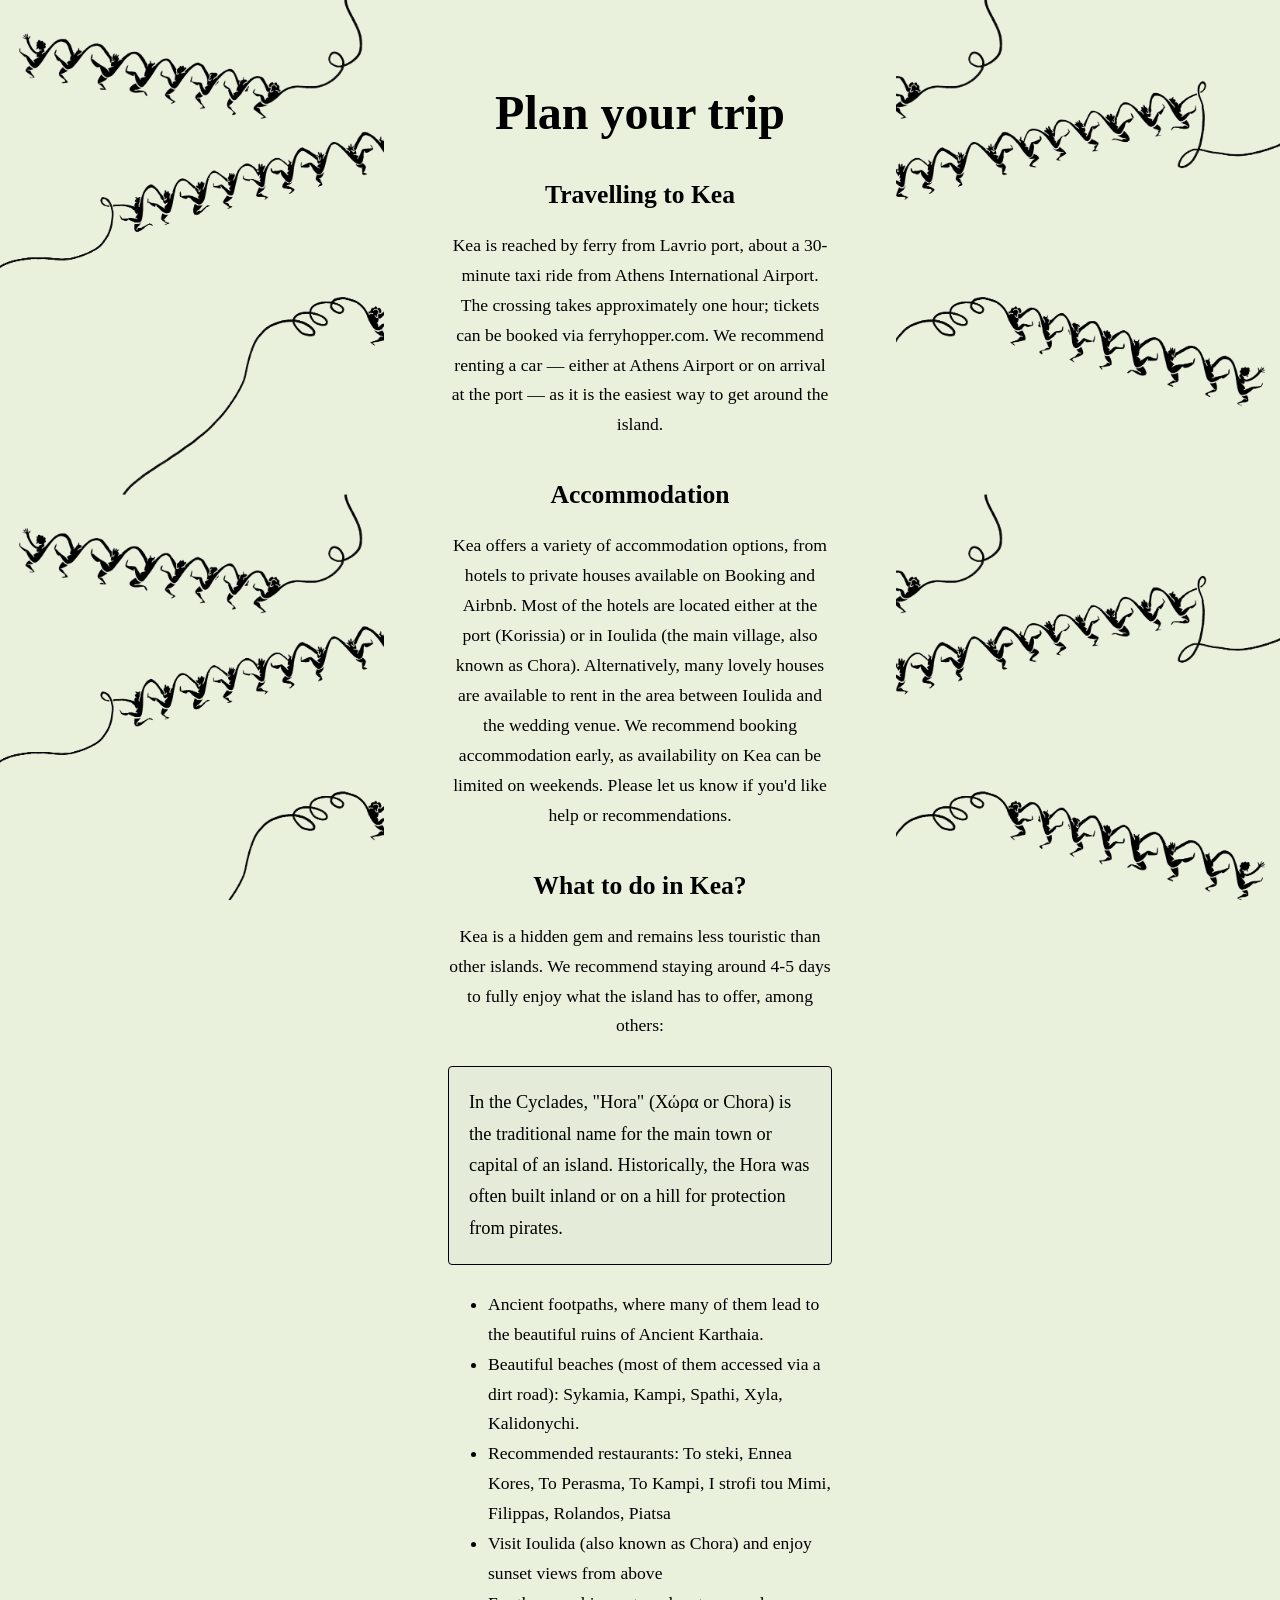
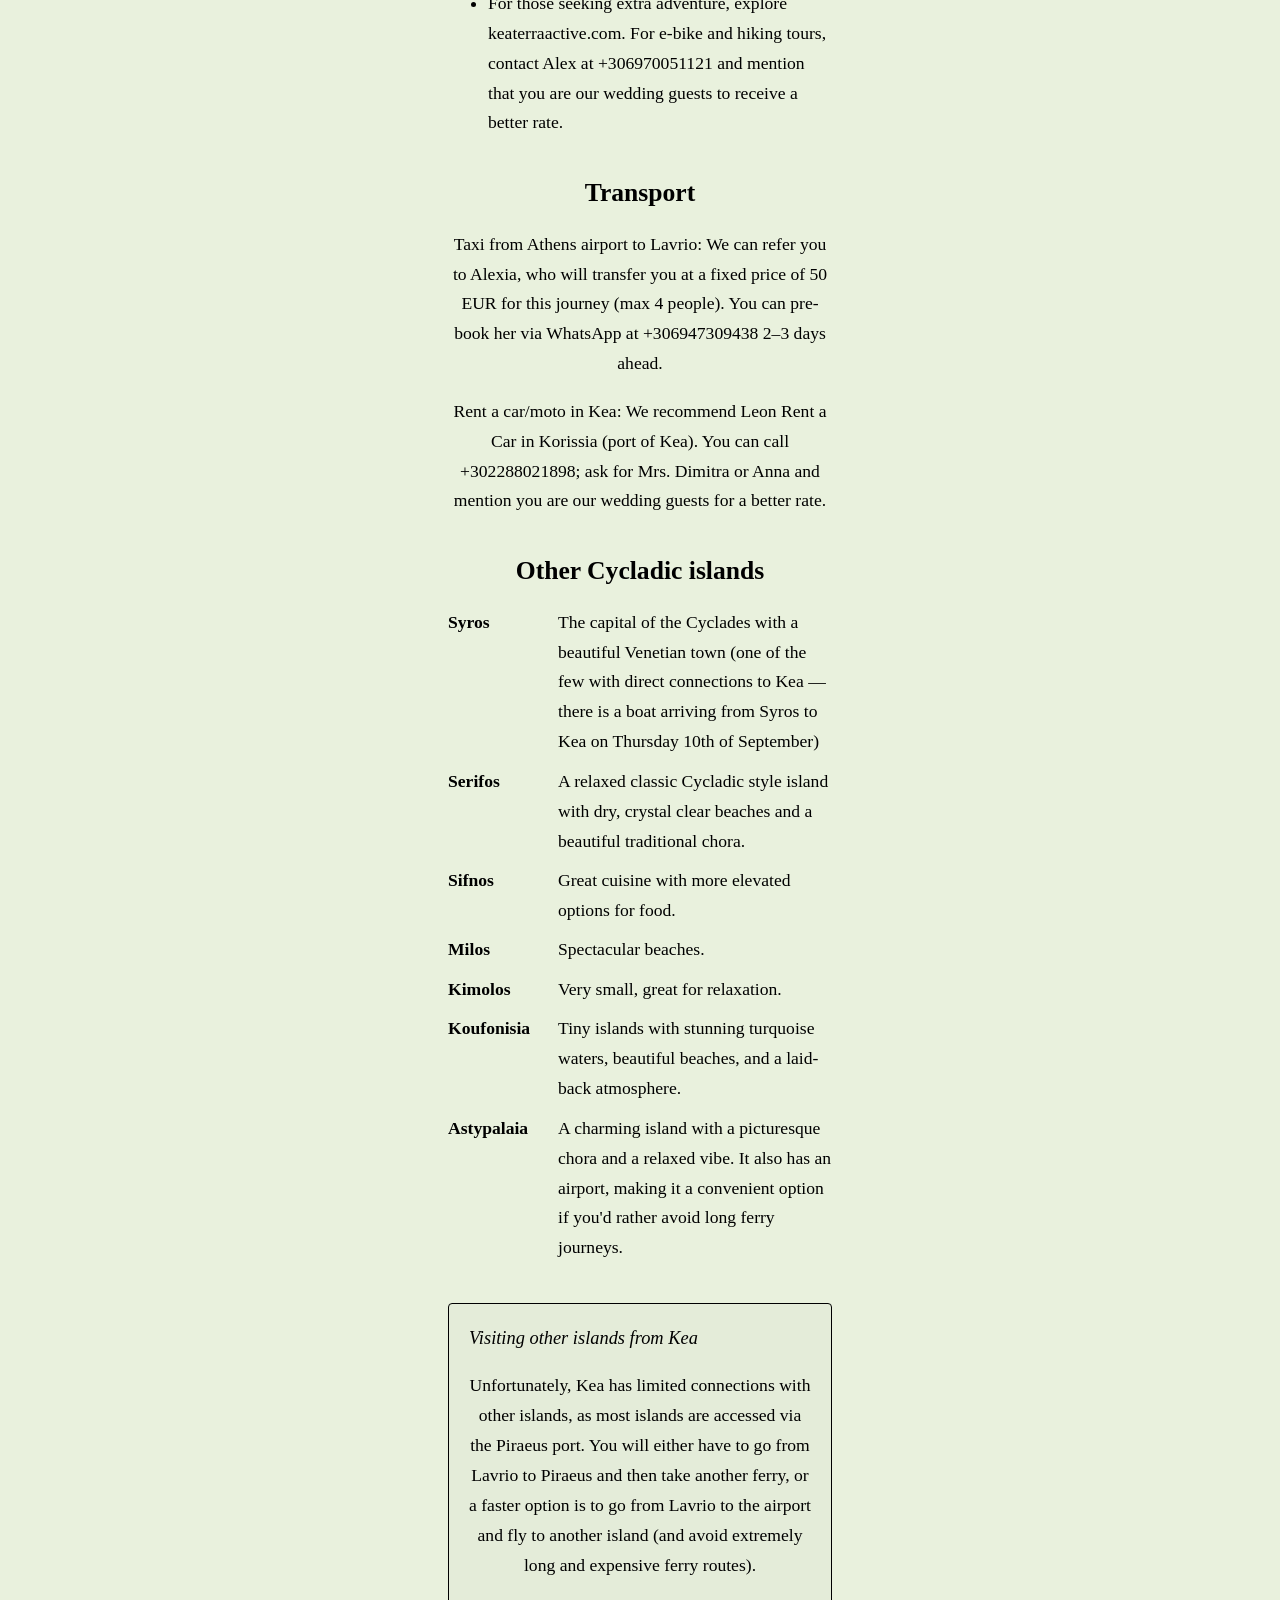
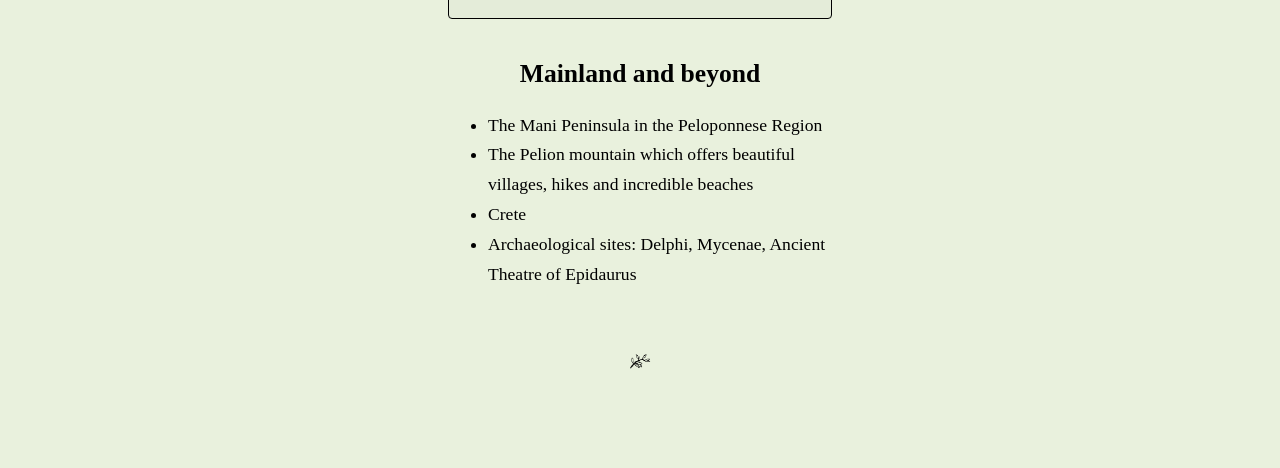
==== commit a2ed3486: "Box remark updated to have a title and a more structured layout. Added a new section for "The Event"" ====
--- a/practical.html
+++ b/practical.html
@@ -33,7 +33,7 @@
                 <p data-i18n="whatToDoDesc">
                     Kea is a hidden gem and remains less touristic than other islands. We recommend staying around 4-5 days to fully enjoy what the island has to offer, among others:
                 </p>
-                <div class="remark-left-border" data-i18n="horaExplanation">
+                <div class="remark-box" data-i18n="horaExplanation">
                     In the Cyclades, "Hora" (Χώρα or Chora) is the traditional name for the main town or capital of an island. Historically, the Hora was often built inland or on a hill for protection from pirates.
                 </div>
                 <ul>
@@ -76,8 +76,8 @@
             </div>
 
             <div class="info-section">
-                <h2 data-i18n="visitingOtherIslands">Visiting other islands from Kea</h2>
                 <div class="remark-box">
+                    <div class="remark-box-title" data-i18n="visitingOtherIslands">Visiting other islands from Kéa</div>
                     <p data-i18n="visitingOtherNoteText">
                         Unfortunately, Kea has limited connections with other islands, as most islands are accessed via the Piraeus port. You will either have to go from Lavrio to Piraeus and then take another ferry, or a faster option is to go from Lavrio to the airport and fly to another island (and avoid extremely long and expensive ferry routes).
                     </p>
